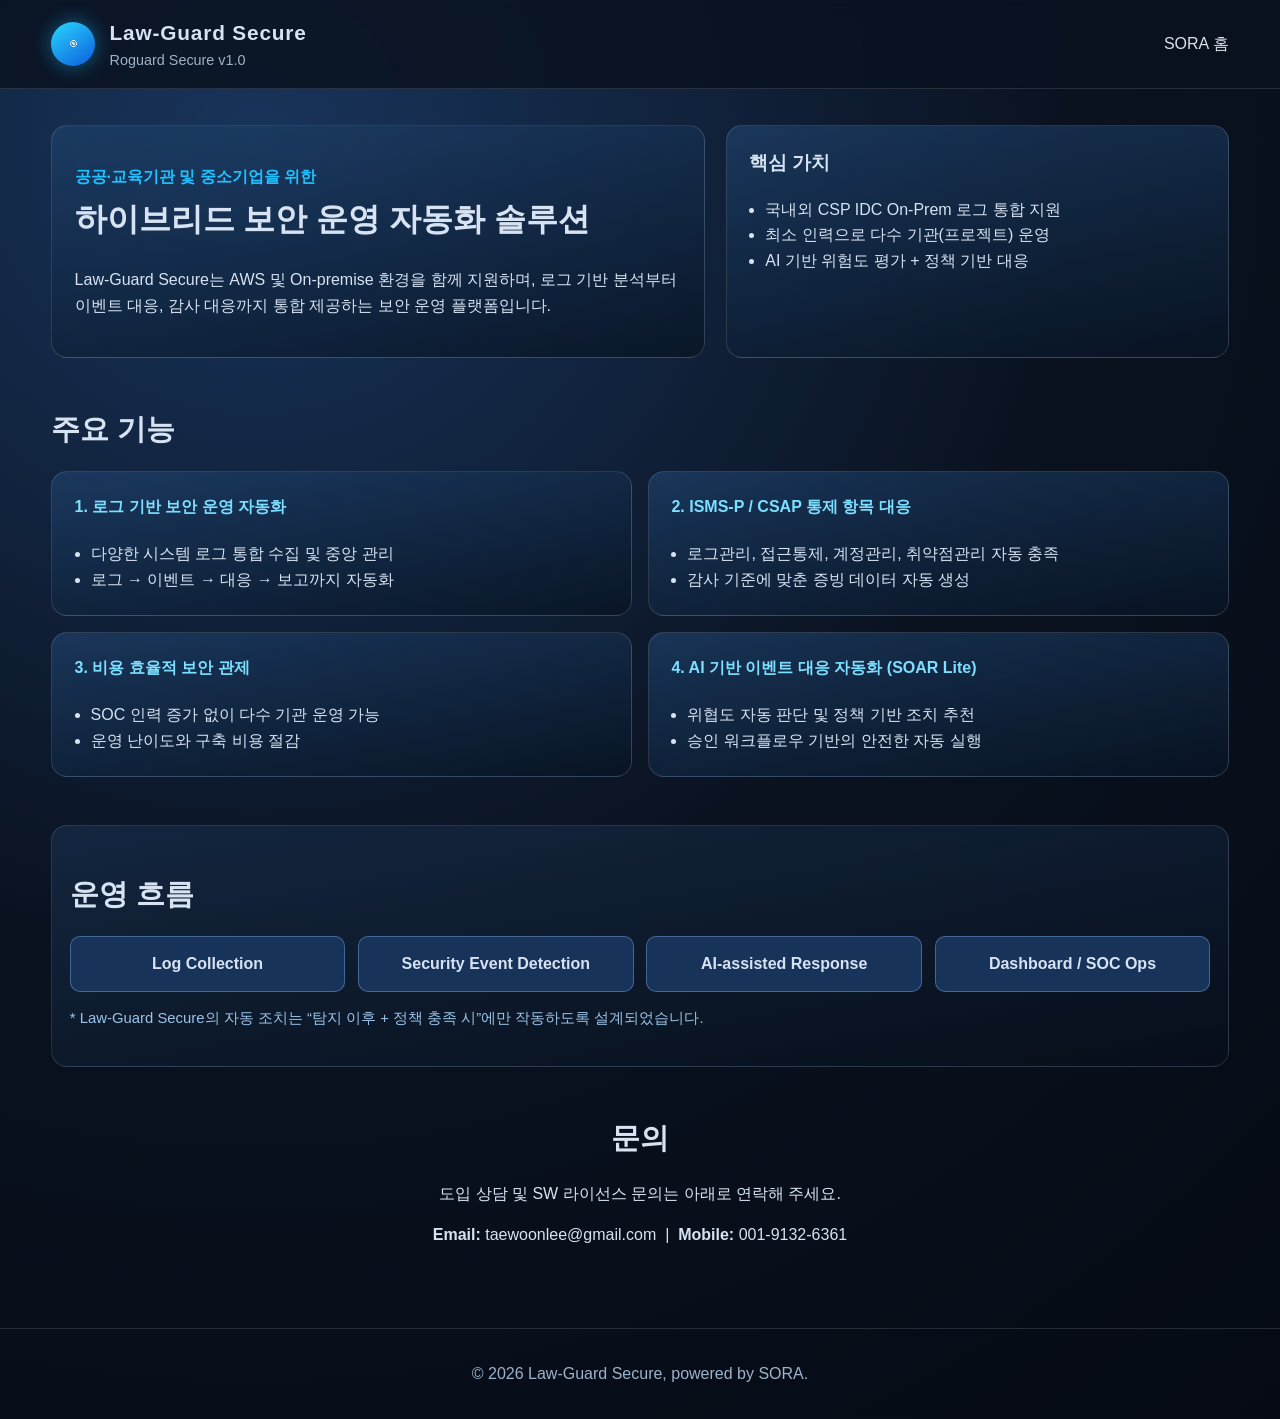
==== law-guard-secure.html @ 712810a7 "Add SORA homepage and Law-Guard Secure solution page" ====
<!DOCTYPE html>
<html lang="ko">
<head>
  <meta charset="UTF-8" />
  <meta name="viewport" content="width=device-width, initial-scale=1.0" />
  <title>Law-Guard Secure | SORA Solution</title>
  <link rel="stylesheet" href="styles.css" />
</head>
<body>
  <header class="site-header compact">
    <div class="brand-wrap">
      <div class="logo-mark" aria-hidden="true">◉</div>
      <div>
        <h1>Law-Guard Secure</h1>
        <p>Roguard Secure v1.0</p>
      </div>
    </div>
    <nav>
      <a href="index.html">SORA 홈</a>
    </nav>
  </header>

  <main>
    <section class="hero solution-hero">
      <div class="hero-content">
        <p class="kicker">공공·교육기관 및 중소기업을 위한</p>
        <h2>하이브리드 보안 운영 자동화 솔루션</h2>
        <p>
          Law-Guard Secure는 AWS 및 On-premise 환경을 함께 지원하며,
          로그 기반 분석부터 이벤트 대응, 감사 대응까지 통합 제공하는 보안 운영 플랫폼입니다.
        </p>
      </div>
      <div class="hero-panel">
        <h3>핵심 가치</h3>
        <ul>
          <li>국내외 CSP IDC On-Prem 로그 통합 지원</li>
          <li>최소 인력으로 다수 기관(프로젝트) 운영</li>
          <li>AI 기반 위험도 평가 + 정책 기반 대응</li>
        </ul>
      </div>
    </section>

    <section class="section">
      <h3>주요 기능</h3>
      <div class="grid two">
        <article class="card">
          <h4>1. 로그 기반 보안 운영 자동화</h4>
          <ul>
            <li>다양한 시스템 로그 통합 수집 및 중앙 관리</li>
            <li>로그 → 이벤트 → 대응 → 보고까지 자동화</li>
          </ul>
        </article>
        <article class="card">
          <h4>2. ISMS-P / CSAP 통제 항목 대응</h4>
          <ul>
            <li>로그관리, 접근통제, 계정관리, 취약점관리 자동 충족</li>
            <li>감사 기준에 맞춘 증빙 데이터 자동 생성</li>
          </ul>
        </article>
        <article class="card">
          <h4>3. 비용 효율적 보안 관제</h4>
          <ul>
            <li>SOC 인력 증가 없이 다수 기관 운영 가능</li>
            <li>운영 난이도와 구축 비용 절감</li>
          </ul>
        </article>
        <article class="card">
          <h4>4. AI 기반 이벤트 대응 자동화 (SOAR Lite)</h4>
          <ul>
            <li>위협도 자동 판단 및 정책 기반 조치 추천</li>
            <li>승인 워크플로우 기반의 안전한 자동 실행</li>
          </ul>
        </article>
      </div>
    </section>

    <section class="section dark">
      <h3>운영 흐름</h3>
      <div class="architecture">
        <div>Log Collection</div>
        <div>Security Event Detection</div>
        <div>AI-assisted Response</div>
        <div>Dashboard / SOC Ops</div>
      </div>
      <p class="note">
        * Law-Guard Secure의 자동 조치는 “탐지 이후 + 정책 충족 시”에만 작동하도록 설계되었습니다.
      </p>
    </section>

    <section class="section contact">
      <h3>문의</h3>
      <p>도입 상담 및 SW 라이선스 문의는 아래로 연락해 주세요.</p>
      <p><strong>Email:</strong> taewoonlee@gmail.com &nbsp;|&nbsp; <strong>Mobile:</strong> 001-9132-6361</p>
    </section>
  </main>

  <footer>
    <p>© 2026 Law-Guard Secure, powered by SORA.</p>
  </footer>
</body>
</html>
---- styles.css ----
:root {
  --bg: #0a1220;
  --bg2: #0d1c31;
  --text: #d7e3f3;
  --muted: #9eb3ca;
  --primary: #21c0ff;
  --card: #11253f;
  --white: #f4f8ff;
}

* { box-sizing: border-box; }
body {
  margin: 0;
  font-family: "Pretendard", "Noto Sans KR", -apple-system, BlinkMacSystemFont, "Segoe UI", sans-serif;
  color: var(--text);
  background: radial-gradient(circle at 20% 10%, #18345b 0%, var(--bg) 50%, #050a13 100%);
  line-height: 1.6;
}

a { color: inherit; text-decoration: none; }

.site-header {
  display: flex;
  justify-content: space-between;
  align-items: center;
  padding: 1rem 4vw;
  border-bottom: 1px solid rgba(255,255,255,0.12);
  position: sticky;
  top: 0;
  backdrop-filter: blur(8px);
  background: rgba(10,18,32,0.85);
}
.site-header.compact h1 { font-size: 1.3rem; }
.brand-wrap { display: flex; align-items: center; gap: .9rem; }
.logo-mark {
  width: 44px; height: 44px; border-radius: 50%;
  display: grid; place-items: center;
  background: linear-gradient(145deg, #2bd7ff, #0a5ddb);
  box-shadow: 0 0 20px rgba(33,192,255,0.45);
}
.brand-wrap h1 { margin: 0; letter-spacing: .04em; }
.brand-wrap p { margin: 0; color: var(--muted); font-size: .9rem; }
nav { display: flex; gap: 1rem; }
nav a { color: var(--white); opacity: .9; }
nav a:hover { color: var(--primary); }

main { padding: 2.2rem 4vw 4rem; }
.section { margin-top: 3rem; }
.section h3 { font-size: 1.8rem; margin-bottom: 1.2rem; }
.hero {
  display: grid;
  grid-template-columns: 1.3fr 1fr;
  gap: 1.3rem;
  align-items: stretch;
}
.hero-content,
.hero-panel,
.card,
.feature-card {
  border: 1px solid rgba(255,255,255,.14);
  background: linear-gradient(170deg, rgba(31,67,110,.65), rgba(8,20,36,.78));
  border-radius: 16px;
  padding: 1.4rem;
}
.kicker {
  color: var(--primary);
  font-weight: 600;
  margin-bottom: .6rem;
}
.hero h2 { margin-top: 0; font-size: 2rem; line-height: 1.3; }
.hero h2 span { color: var(--primary); }
.cta-group { display: flex; flex-wrap: wrap; gap: .8rem; margin-top: 1.2rem; }
.btn {
  border: 1px solid rgba(255,255,255,.34);
  padding: .65rem .95rem;
  border-radius: 999px;
}
.btn.primary {
  background: linear-gradient(145deg, #28d2ff, #0e6cff);
  border-color: transparent;
  color: #031225;
  font-weight: 700;
}
.hero-panel h3 { margin-top: 0; }
.hero-panel ul { margin: .3rem 0 0 1rem; padding: 0; }

.grid { display: grid; gap: 1rem; }
.grid.two { grid-template-columns: repeat(2, minmax(0,1fr)); }
.grid.four { grid-template-columns: repeat(4, minmax(0,1fr)); }
.feature-card { background: linear-gradient(160deg, #153056, #0b1729); }
.feature-card h4,
.card h4 { margin-top: 0; color: #7ddfff; }
.card ul { margin: .4rem 0 0 1rem; padding: 0; }

.section.dark {
  padding: 1rem 1.1rem 1.3rem;
  border: 1px solid rgba(255,255,255,.13);
  border-radius: 16px;
  background: linear-gradient(170deg, rgba(20,40,66,.9), rgba(7,14,26,.85));
}

.architecture {
  display: grid;
  grid-template-columns: repeat(4, minmax(0,1fr));
  gap: .8rem;
}
.architecture div {
  padding: .9rem;
  border-radius: 10px;
  background: #173359;
  border: 1px solid rgba(149,204,255,.35);
  text-align: center;
  font-weight: 600;
}
.note { color: #9bc3e8; font-size: .93rem; }
.contact { text-align: center; }
footer {
  border-top: 1px solid rgba(255,255,255,.13);
  text-align: center;
  padding: 1rem;
  color: var(--muted);
}

@media (max-width: 980px) {
  .hero,
  .grid.two,
  .grid.four,
  .architecture { grid-template-columns: 1fr; }
  nav { display: none; }
  .hero h2 { font-size: 1.55rem; }
}
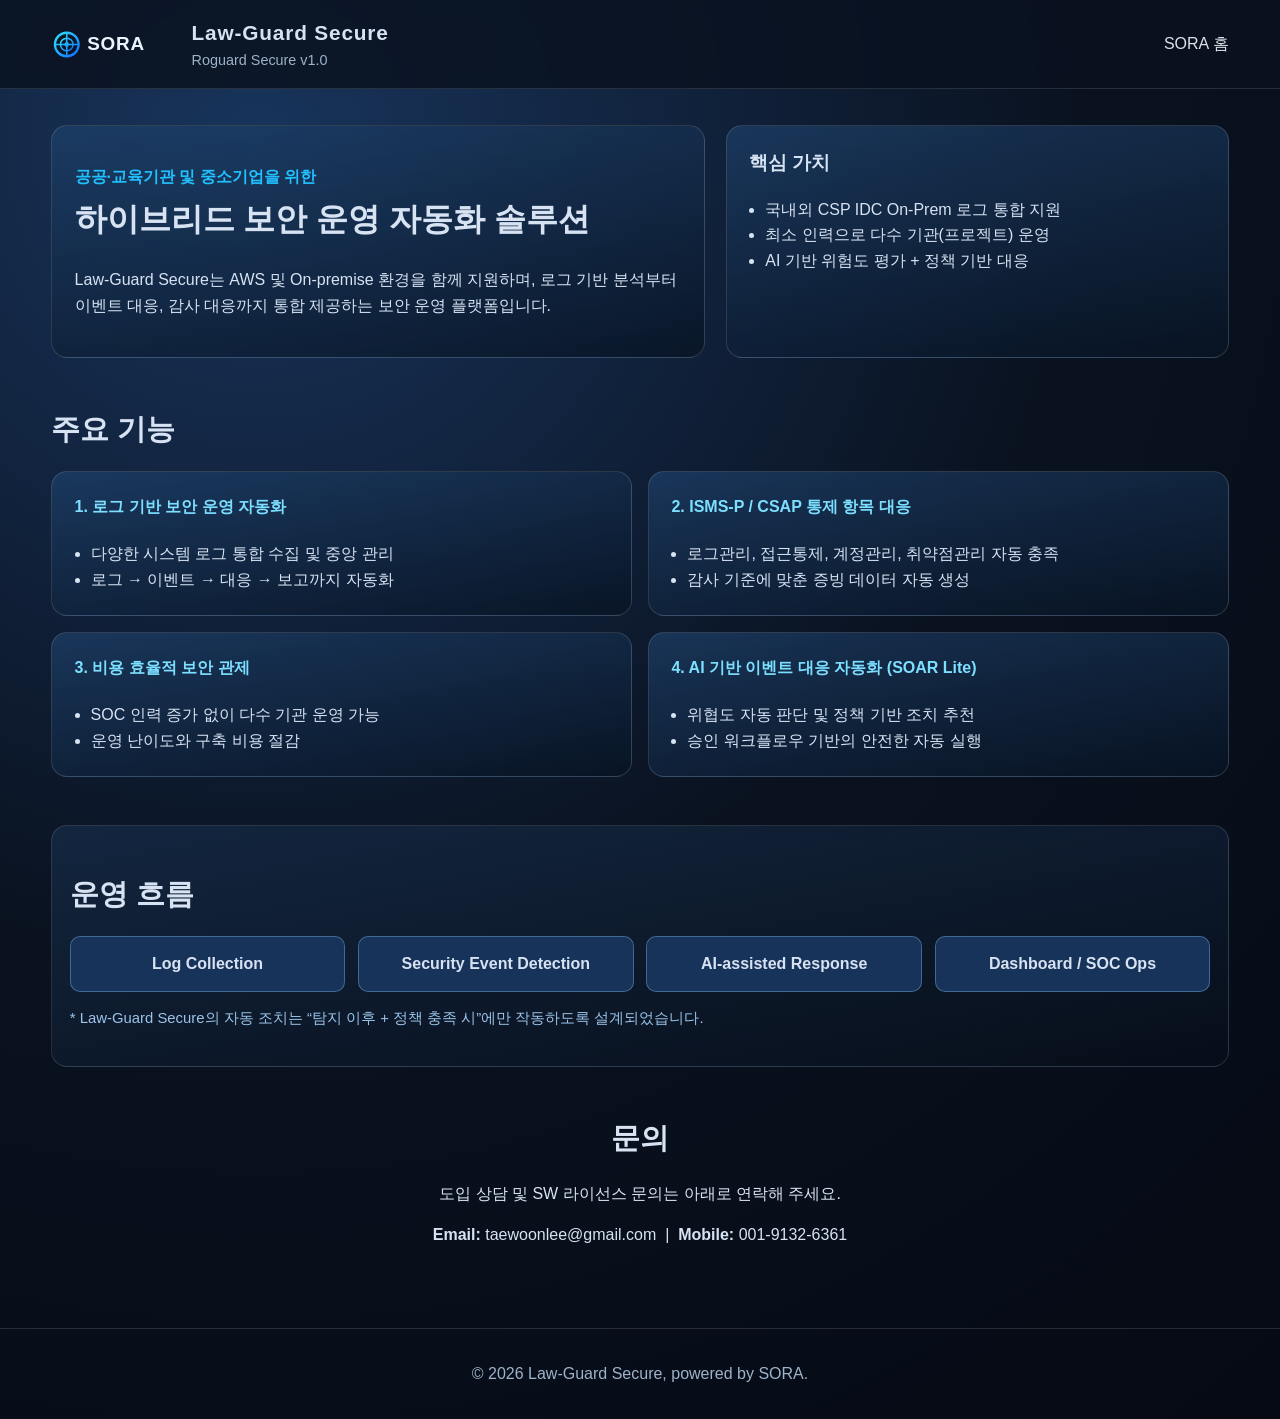
==== commit 4ae3aeea: "Add company logo to top-left header" ====
--- a/law-guard-secure.html
+++ b/law-guard-secure.html
@@ -9,7 +9,7 @@
 <body>
   <header class="site-header compact">
     <div class="brand-wrap">
-      <div class="logo-mark" aria-hidden="true">◉</div>
+      <img class="company-logo" src="assets/company-logo.svg" alt="SORA 회사 로고" />
       <div>
         <h1>Law-Guard Secure</h1>
         <p>Roguard Secure v1.0</p>
--- a/styles.css
+++ b/styles.css
@@ -32,6 +32,12 @@
 }
 .site-header.compact h1 { font-size: 1.3rem; }
 .brand-wrap { display: flex; align-items: center; gap: .9rem; }
+.company-logo {
+  width: 142px;
+  max-width: 38vw;
+  height: auto;
+  display: block;
+}
 .logo-mark {
   width: 44px; height: 44px; border-radius: 50%;
   display: grid; place-items: center;
@@ -40,6 +46,7 @@
 }
 .brand-wrap h1 { margin: 0; letter-spacing: .04em; }
 .brand-wrap p { margin: 0; color: var(--muted); font-size: .9rem; }
+.site-header.compact .company-logo { width: 126px; }
 nav { display: flex; gap: 1rem; }
 nav a { color: var(--white); opacity: .9; }
 nav a:hover { color: var(--primary); }
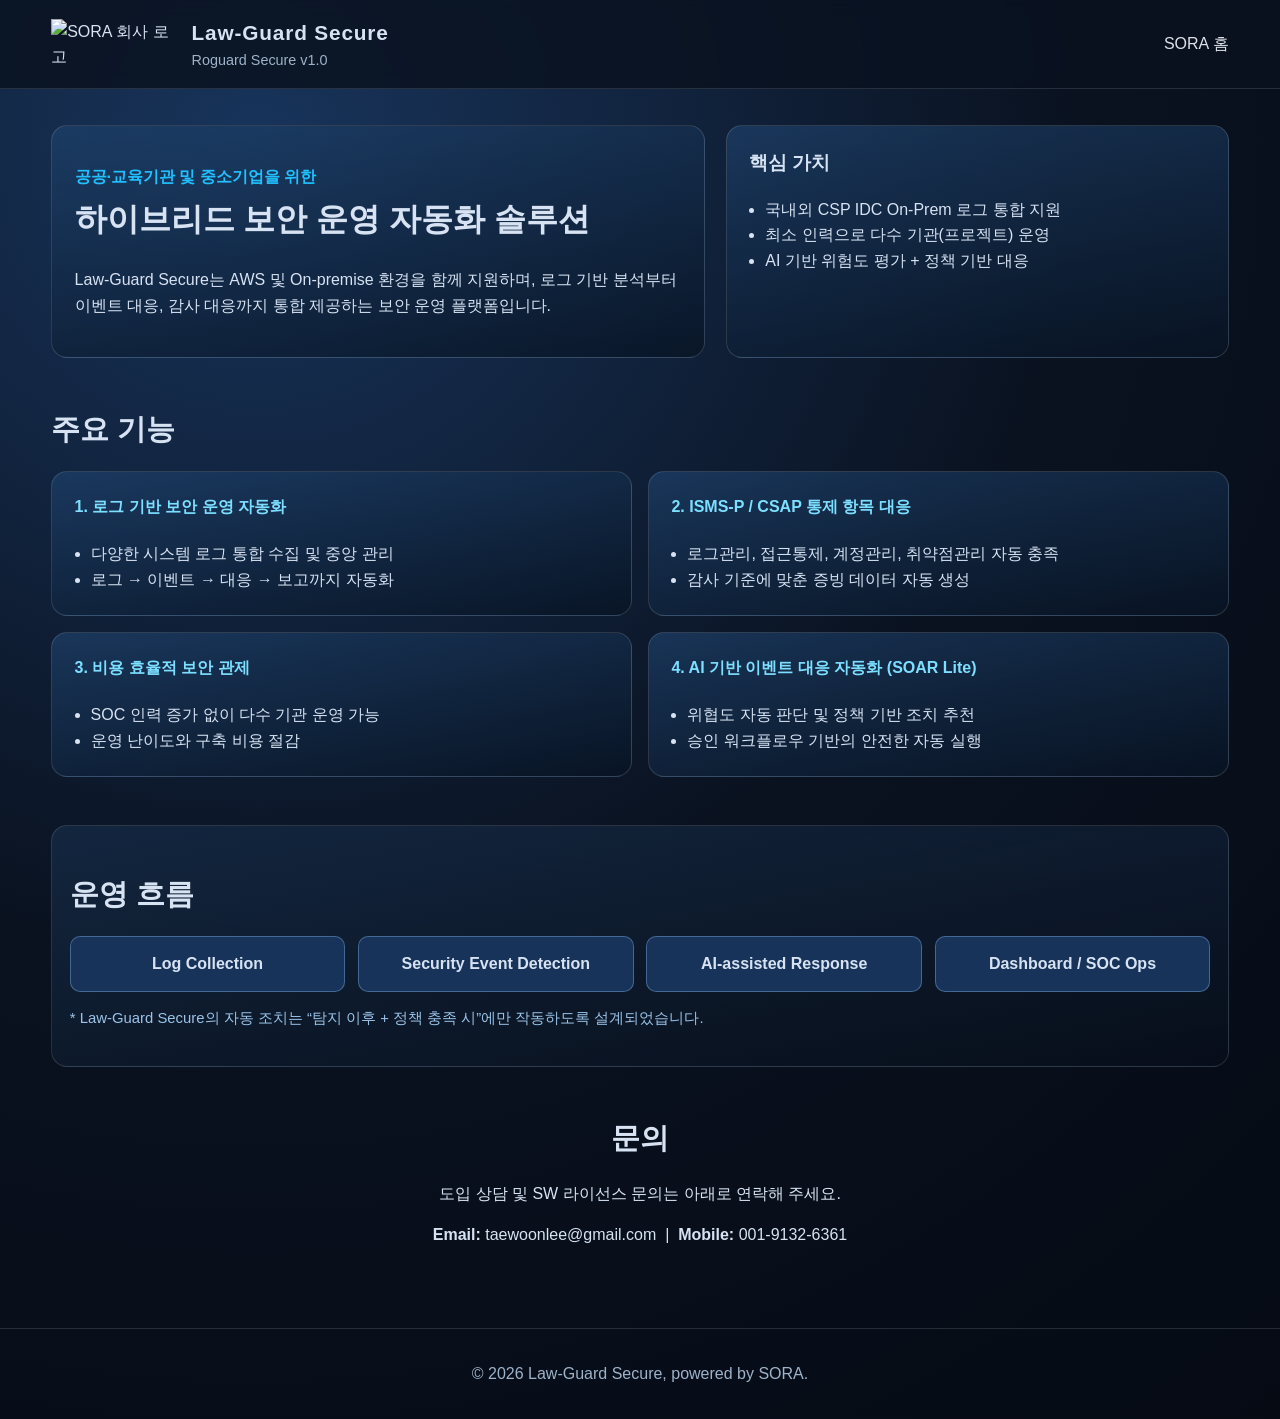
==== commit 92d2a1fa: "Prefer real PNG company logo with SVG fallback" ====
--- a/law-guard-secure.html
+++ b/law-guard-secure.html
@@ -9,7 +9,10 @@
 <body>
   <header class="site-header compact">
     <div class="brand-wrap">
-      <img class="company-logo" src="assets/company-logo.svg" alt="SORA 회사 로고" />
+      <picture>
+        <source srcset="assets/company-logo.png" type="image/png" />
+        <img class="company-logo" src="assets/company-logo.svg" alt="SORA 회사 로고" />
+      </picture>
       <div>
         <h1>Law-Guard Secure</h1>
         <p>Roguard Secure v1.0</p>
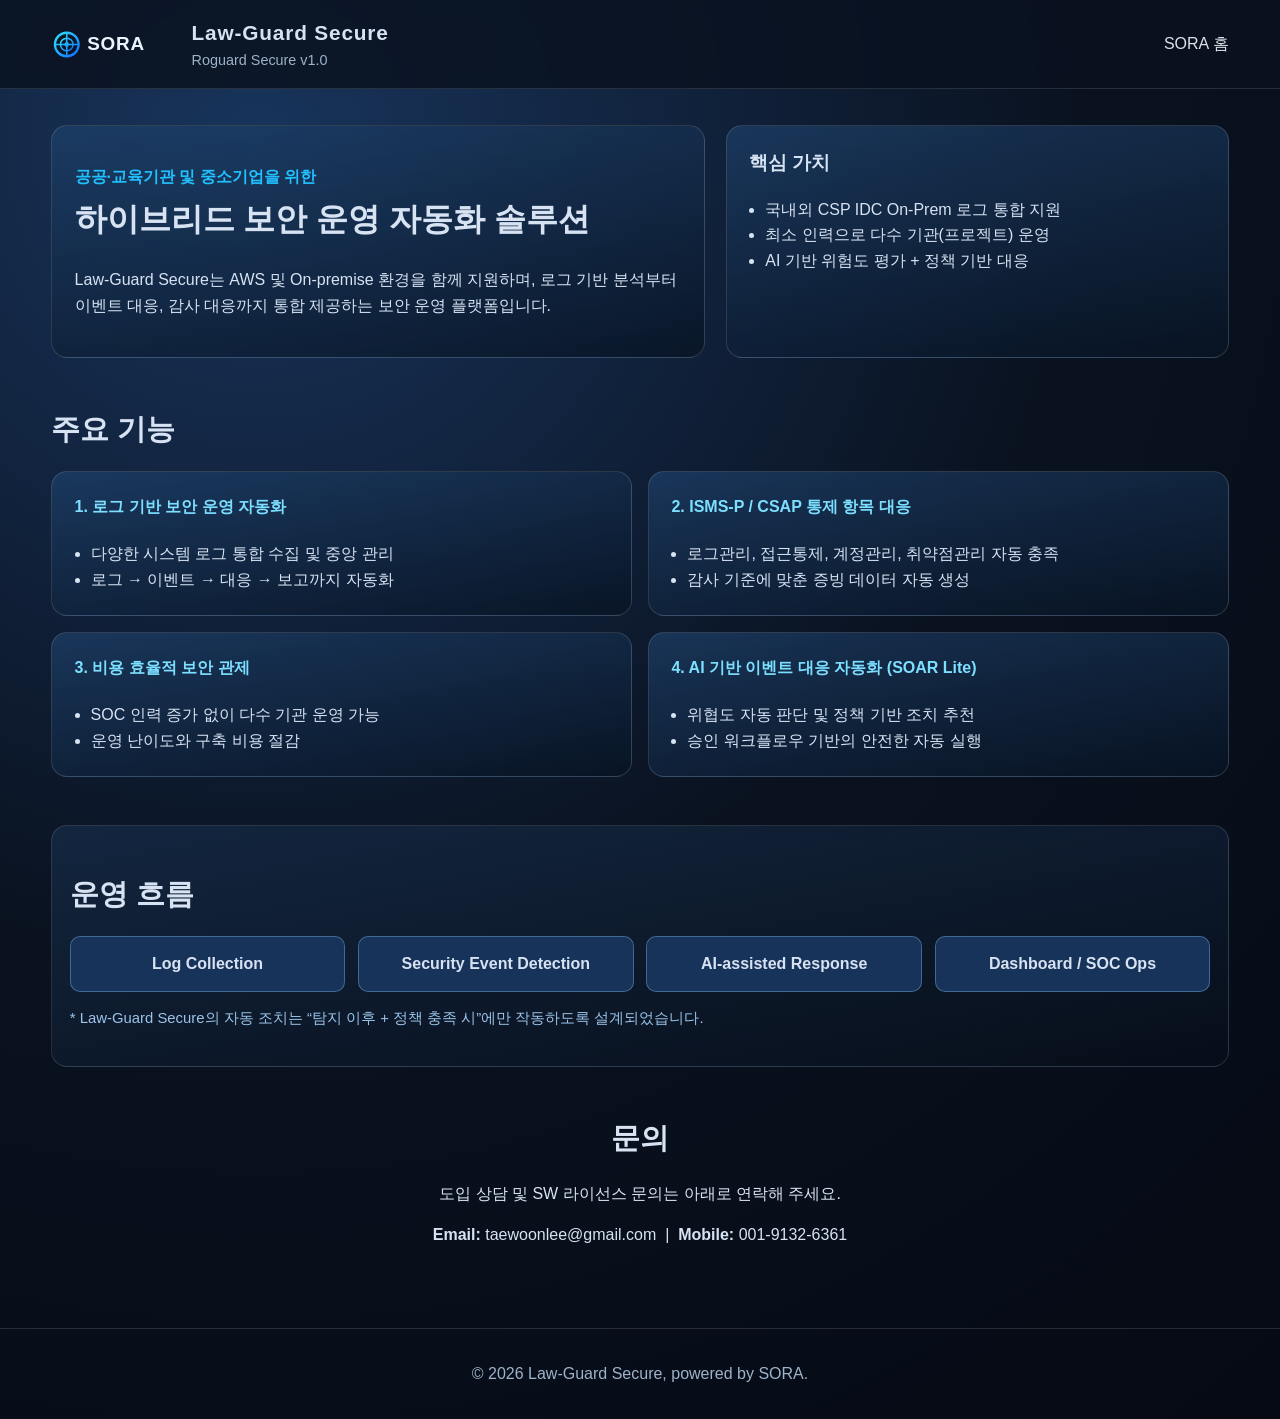
==== commit 2b4c744e: "Fix missing logo by using SVG directly in headers" ====
--- a/law-guard-secure.html
+++ b/law-guard-secure.html
@@ -9,10 +9,7 @@
 <body>
   <header class="site-header compact">
     <div class="brand-wrap">
-      <picture>
-        <source srcset="assets/company-logo.png" type="image/png" />
-        <img class="company-logo" src="assets/company-logo.svg" alt="SORA 회사 로고" />
-      </picture>
+      <img class="company-logo" src="assets/company-logo.svg" alt="SORA 회사 로고" />
       <div>
         <h1>Law-Guard Secure</h1>
         <p>Roguard Secure v1.0</p>
--- a/styles.css
+++ b/styles.css
@@ -136,3 +136,113 @@
   nav { display: none; }
   .hero h2 { font-size: 1.55rem; }
 }
+
+.orchestration-stage {
+  position: relative;
+  overflow: hidden;
+  border: 1px solid rgba(130, 194, 255, 0.32);
+  border-radius: 20px;
+  padding: 1.4rem;
+  min-height: 320px;
+  background:
+    radial-gradient(circle at 18% 20%, rgba(46, 230, 255, 0.30), transparent 42%),
+    radial-gradient(circle at 80% 78%, rgba(39, 96, 255, 0.30), transparent 40%),
+    linear-gradient(145deg, #0a1a31 0%, #081423 48%, #070d18 100%);
+  margin-bottom: 1.3rem;
+}
+.stage-overlay {
+  position: absolute;
+  inset: 0;
+  background-image: linear-gradient(rgba(255,255,255,0.05) 1px, transparent 1px),
+                    linear-gradient(90deg, rgba(255,255,255,0.05) 1px, transparent 1px);
+  background-size: 48px 48px;
+  opacity: .36;
+  pointer-events: none;
+}
+.stage-brand {
+  position: relative;
+  z-index: 2;
+  display: flex;
+  align-items: center;
+  justify-content: space-between;
+  gap: 1rem;
+}
+.stage-logo {
+  width: clamp(160px, 28vw, 330px);
+  filter: drop-shadow(0 0 16px rgba(33,192,255,0.45));
+}
+.stage-brand p {
+  margin: 0;
+  font-weight: 700;
+  letter-spacing: .12em;
+  color: #90d6ff;
+  font-size: .84rem;
+}
+.signal-grid {
+  position: absolute;
+  inset: 0;
+  pointer-events: none;
+}
+.signal-grid span {
+  position: absolute;
+  width: 12px;
+  height: 12px;
+  border-radius: 50%;
+  background: radial-gradient(circle, #67ebff, #0e6cff);
+  box-shadow: 0 0 14px rgba(103, 235, 255, .8);
+  animation: pulse 3.6s infinite ease-in-out;
+}
+.signal-grid span:nth-child(1) { top: 20%; left: 16%; }
+.signal-grid span:nth-child(2) { top: 30%; right: 26%; animation-delay: .6s; }
+.signal-grid span:nth-child(3) { top: 62%; left: 33%; animation-delay: 1.1s; }
+.signal-grid span:nth-child(4) { top: 58%; right: 10%; animation-delay: .2s; }
+.signal-grid span:nth-child(5) { bottom: 20%; left: 12%; animation-delay: 1.6s; }
+.signal-grid span:nth-child(6) { bottom: 12%; right: 32%; animation-delay: .9s; }
+.flow-lines {
+  position: absolute;
+  inset: 0;
+  pointer-events: none;
+}
+.flow-lines i {
+  position: absolute;
+  left: -20%;
+  width: 58%;
+  height: 2px;
+  background: linear-gradient(90deg, transparent, rgba(72, 195, 255, .95), transparent);
+  animation: flow 5s linear infinite;
+}
+.flow-lines i:nth-child(1) { top: 42%; }
+.flow-lines i:nth-child(2) { top: 56%; animation-delay: 1.3s; }
+.flow-lines i:nth-child(3) { top: 70%; animation-delay: 2.6s; }
+.stage-panels {
+  position: relative;
+  z-index: 2;
+  margin-top: 1.2rem;
+  display: grid;
+  grid-template-columns: repeat(3, minmax(0, 1fr));
+  gap: .8rem;
+}
+.stage-panels article {
+  border: 1px solid rgba(139, 204, 255, .3);
+  border-radius: 12px;
+  padding: .8rem .9rem;
+  background: rgba(7, 22, 39, .62);
+  backdrop-filter: blur(3px);
+}
+.stage-panels h3 { margin: 0 0 .3rem; color: #81ddff; font-size: 1rem; }
+.stage-panels p { margin: 0; font-size: .92rem; color: #d4ebff; }
+
+@keyframes pulse {
+  0%, 100% { transform: scale(1); opacity: .85; }
+  50% { transform: scale(1.65); opacity: .35; }
+}
+@keyframes flow {
+  0% { transform: translateX(0); opacity: .2; }
+  20% { opacity: .95; }
+  100% { transform: translateX(190%); opacity: .08; }
+}
+
+@media (max-width: 980px) {
+  .stage-brand { flex-direction: column; align-items: flex-start; }
+  .stage-panels { grid-template-columns: 1fr; }
+}
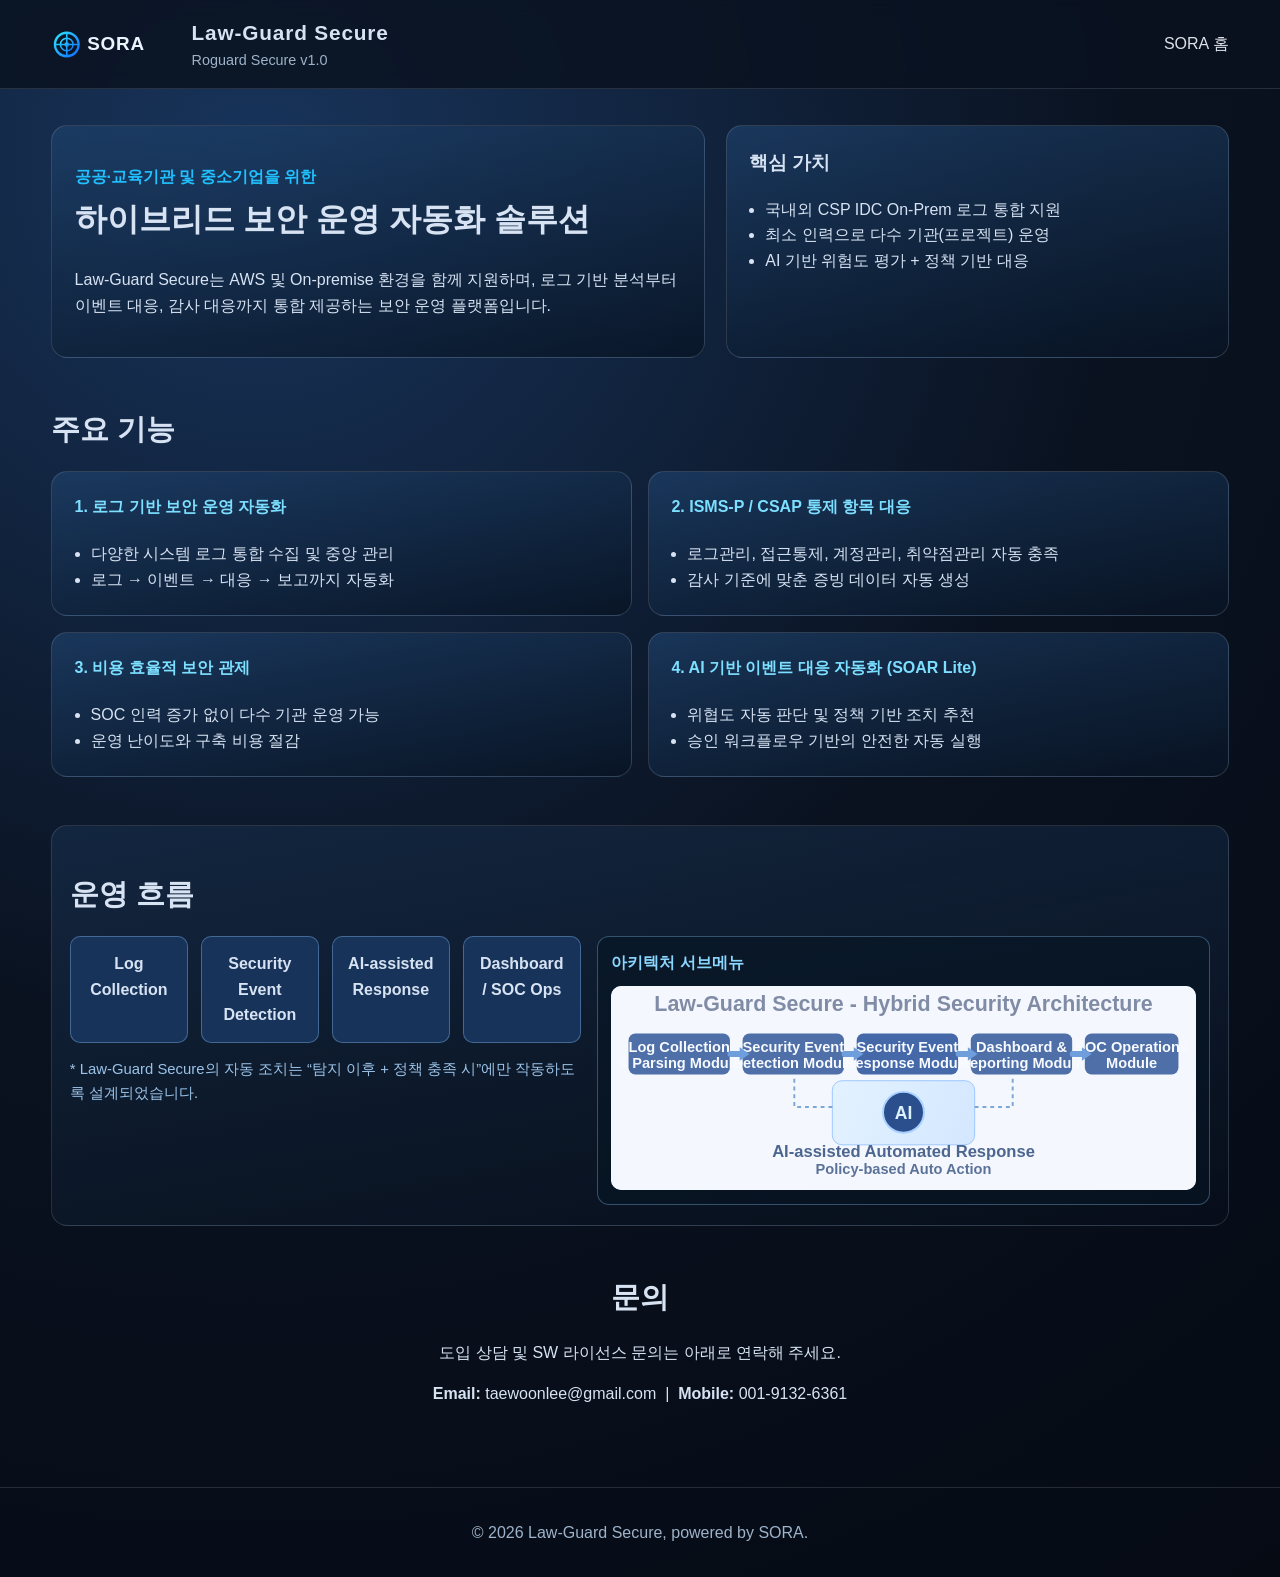
==== commit 14a9c20b: "Add architecture diagram to right-side submenu on solution page" ====
--- a/law-guard-secure.html
+++ b/law-guard-secure.html
@@ -74,17 +74,25 @@
       </div>
     </section>
 
-    <section class="section dark">
+    <section class="section dark architecture-submenu" id="architecture">
       <h3>운영 흐름</h3>
-      <div class="architecture">
-        <div>Log Collection</div>
-        <div>Security Event Detection</div>
-        <div>AI-assisted Response</div>
-        <div>Dashboard / SOC Ops</div>
+      <div class="architecture-layout">
+        <div>
+          <div class="architecture">
+            <div>Log Collection</div>
+            <div>Security Event Detection</div>
+            <div>AI-assisted Response</div>
+            <div>Dashboard / SOC Ops</div>
+          </div>
+          <p class="note">
+            * Law-Guard Secure의 자동 조치는 “탐지 이후 + 정책 충족 시”에만 작동하도록 설계되었습니다.
+          </p>
+        </div>
+        <aside class="architecture-side">
+          <h4>아키텍처 서브메뉴</h4>
+          <img src="assets/lawguard-architecture.svg" alt="Law-Guard Secure 하이브리드 보안 아키텍처" />
+        </aside>
       </div>
-      <p class="note">
-        * Law-Guard Secure의 자동 조치는 “탐지 이후 + 정책 충족 시”에만 작동하도록 설계되었습니다.
-      </p>
     </section>
 
     <section class="section contact">
--- a/styles.css
+++ b/styles.css
@@ -246,3 +246,30 @@
   .stage-brand { flex-direction: column; align-items: flex-start; }
   .stage-panels { grid-template-columns: 1fr; }
 }
+
+.architecture-submenu .architecture-layout {
+  display: grid;
+  grid-template-columns: 1fr 1.2fr;
+  gap: 1rem;
+  align-items: start;
+}
+.architecture-side {
+  border: 1px solid rgba(143, 204, 255, .33);
+  background: rgba(8, 21, 36, .62);
+  border-radius: 12px;
+  padding: .85rem;
+}
+.architecture-side h4 {
+  margin: 0 0 .6rem;
+  color: #8bd7ff;
+  font-size: 1rem;
+}
+.architecture-side img {
+  width: 100%;
+  display: block;
+  border-radius: 10px;
+  background: #f4f7fd;
+}
+@media (max-width: 980px) {
+  .architecture-submenu .architecture-layout { grid-template-columns: 1fr; }
+}
